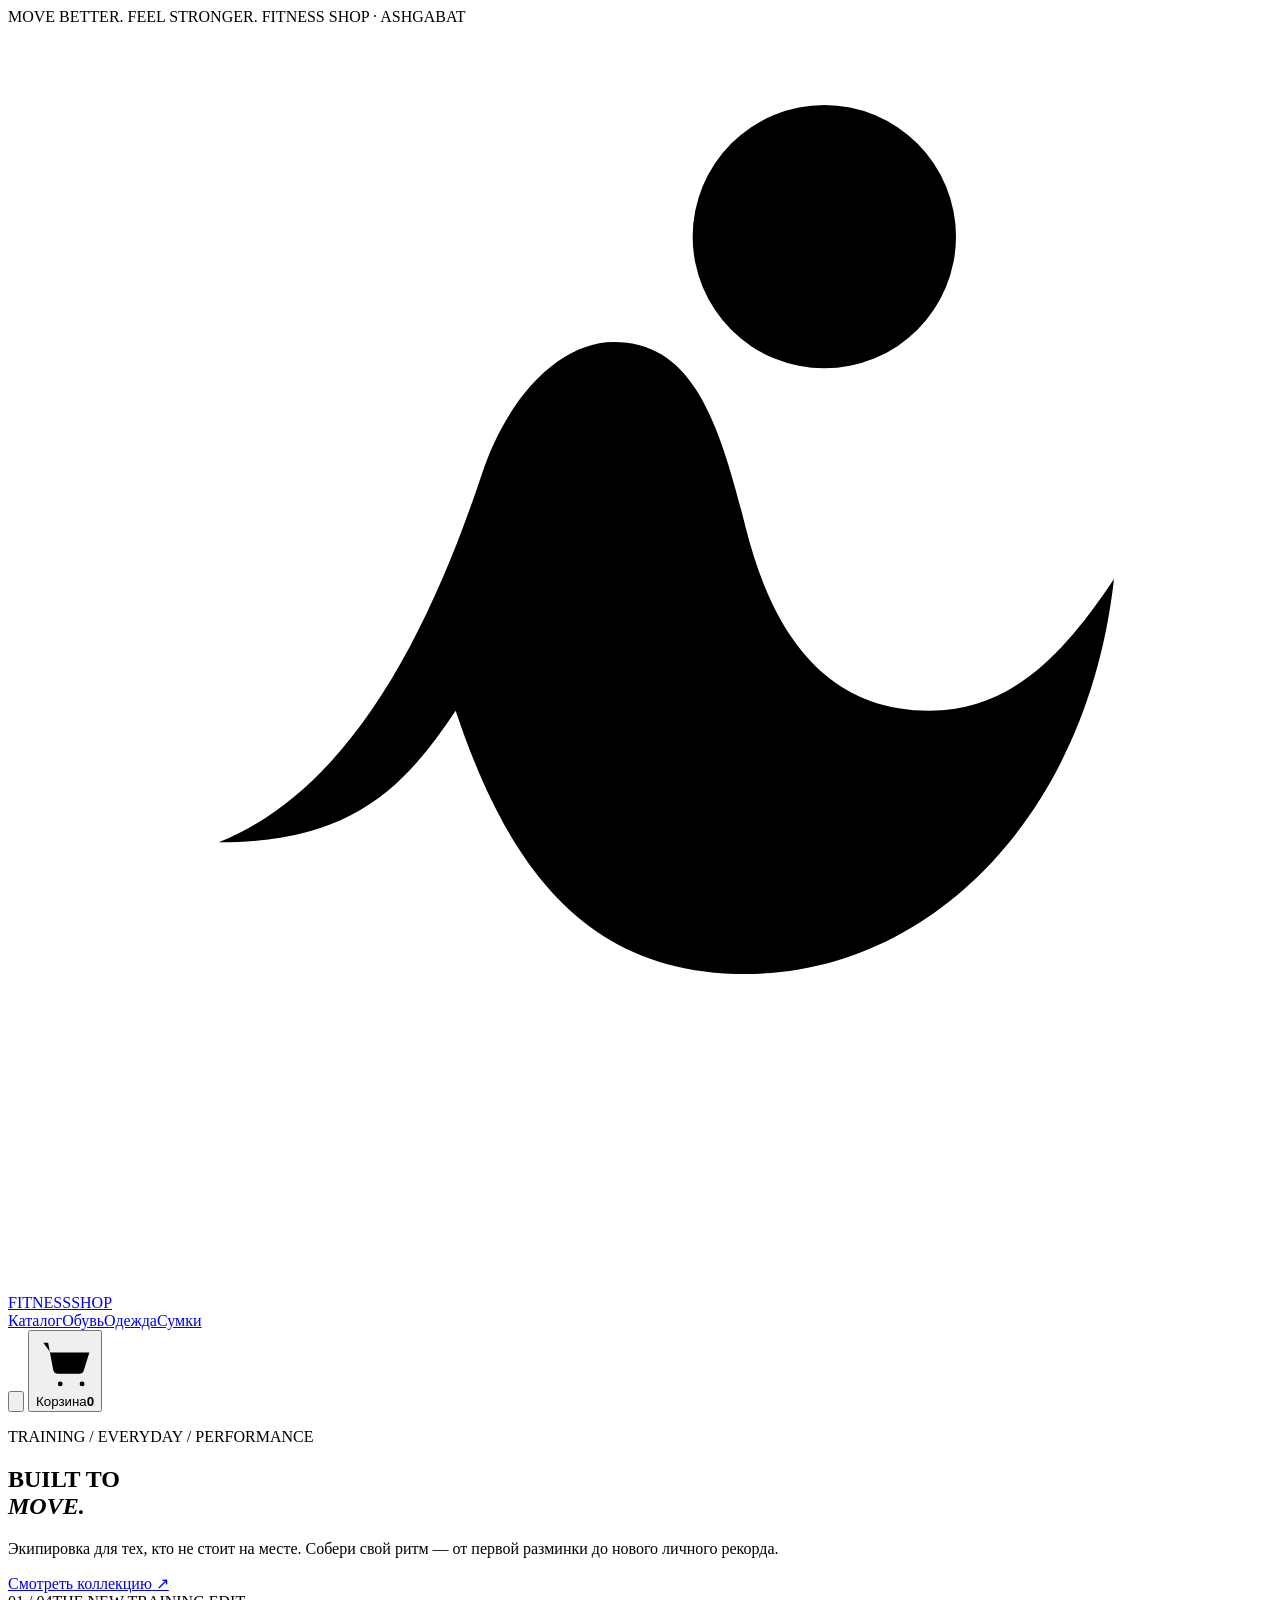
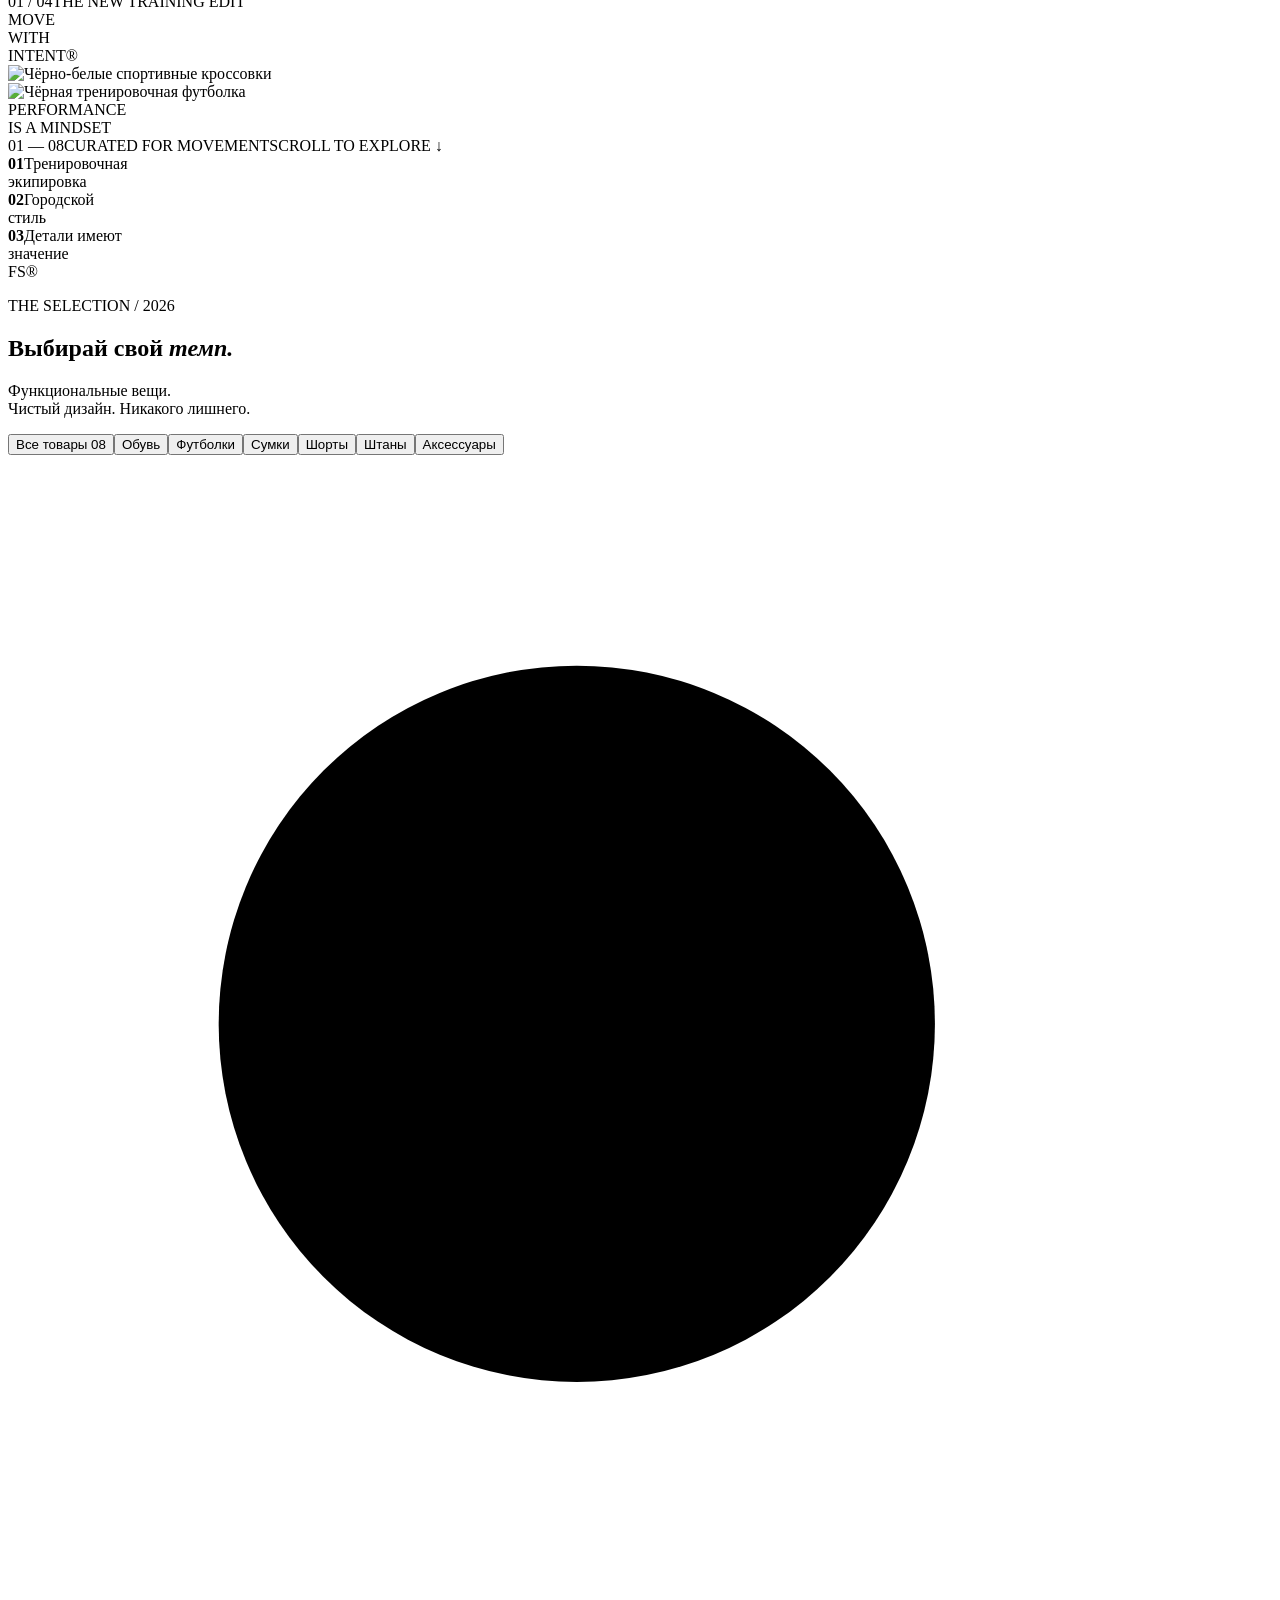
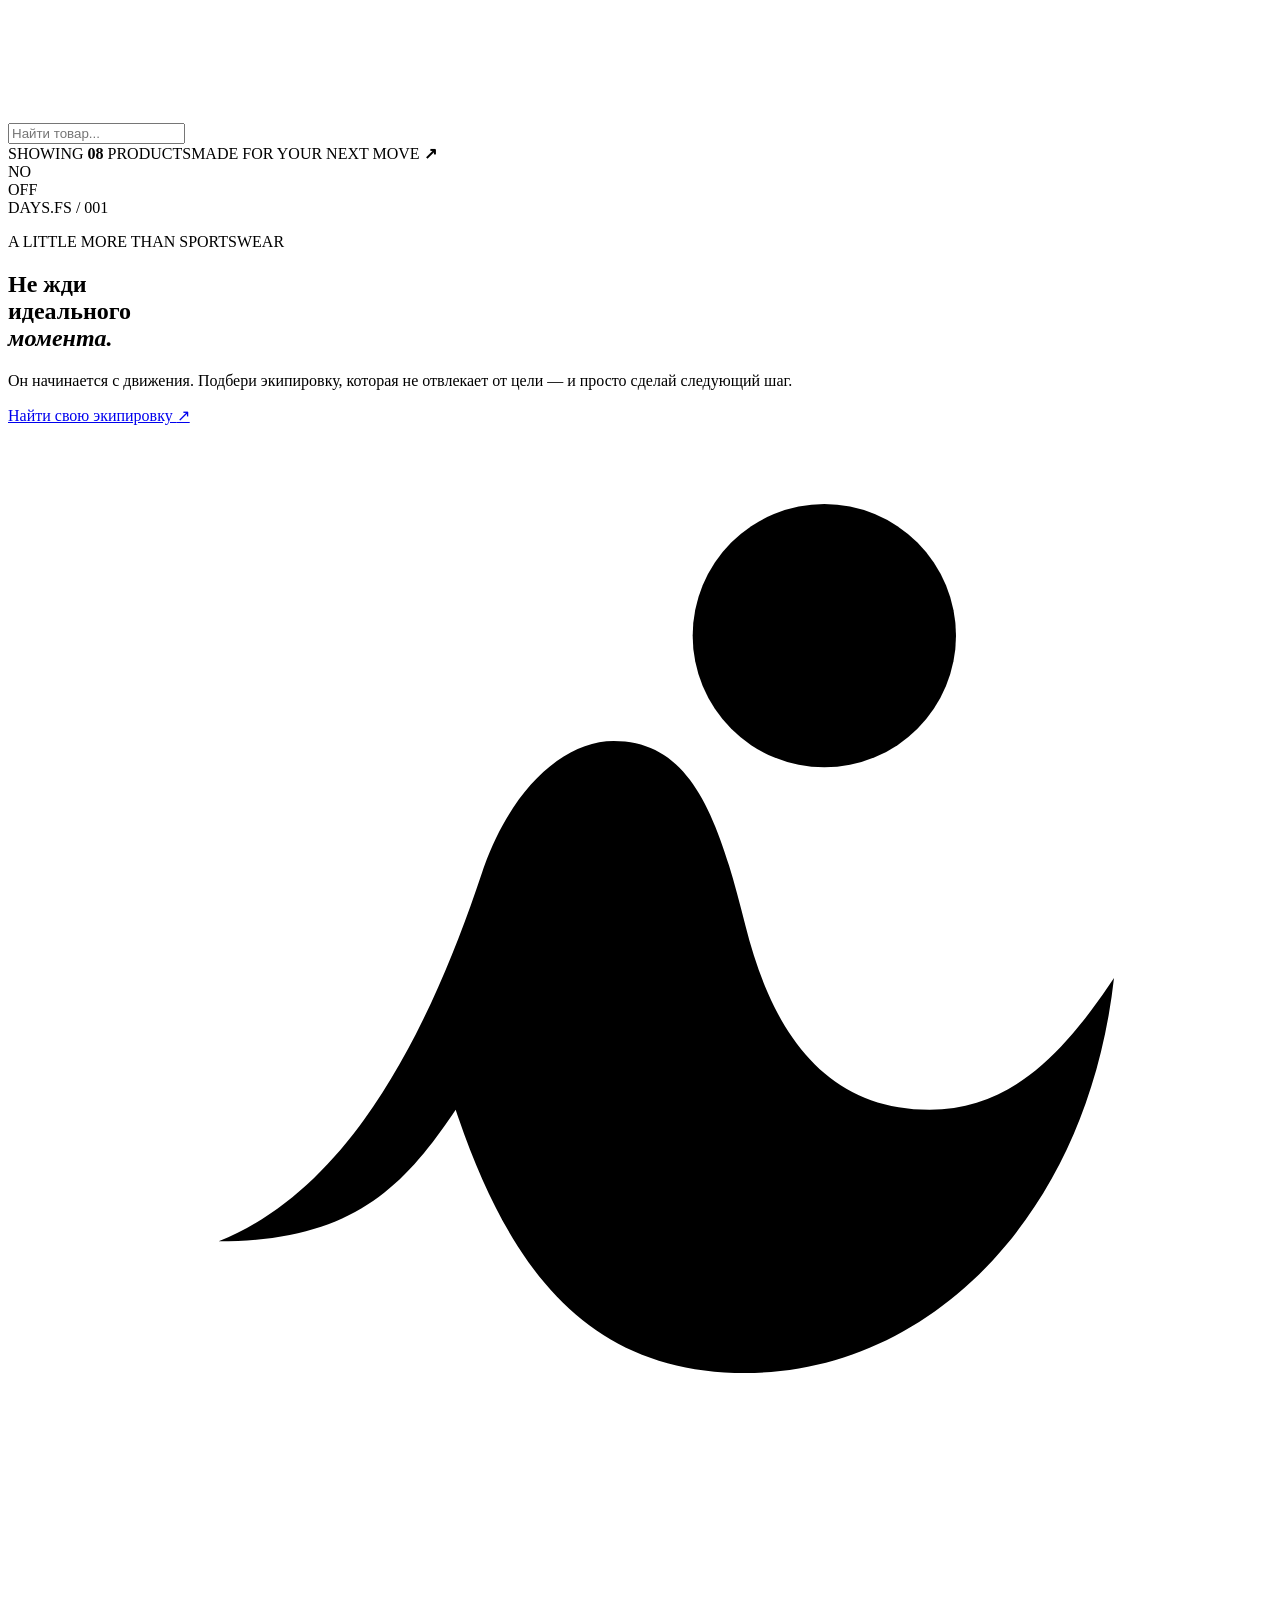
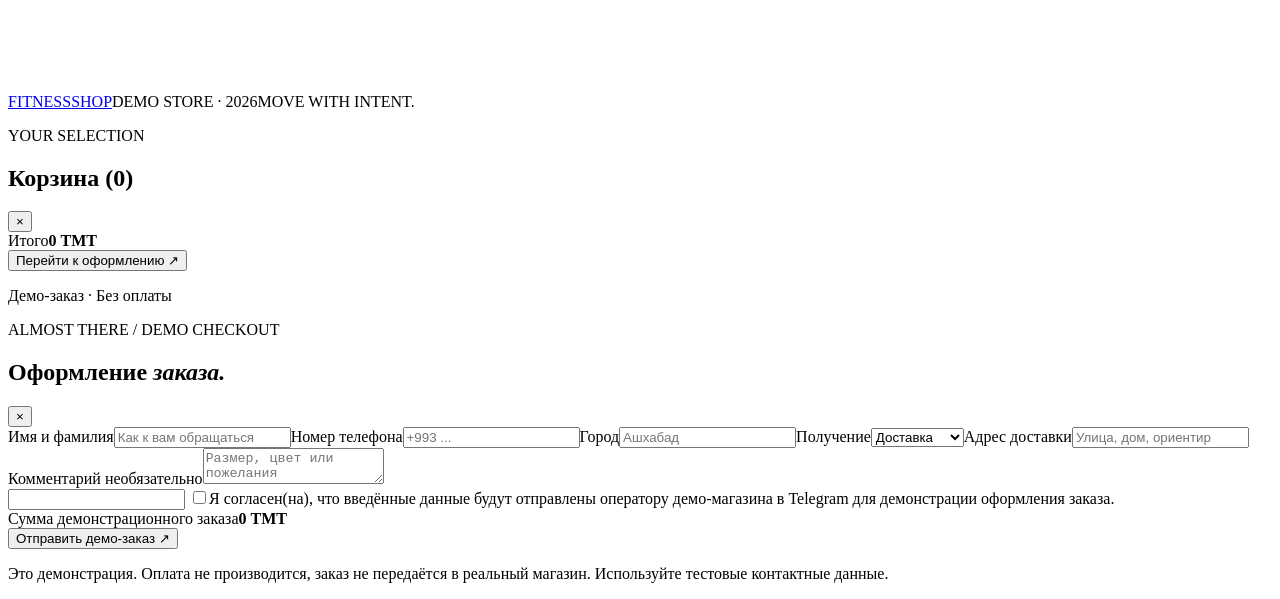
==== index.html @ 6cff0952 "Add files via upload" ====
<!doctype html>
<html lang="ru">
<head>
  <meta charset="utf-8">
  <meta name="viewport" content="width=device-width, initial-scale=1, viewport-fit=cover">
  <meta name="theme-color" content="#09090d">
  <meta name="description" content="Fitness Shop — спортивная одежда, обувь и аксессуары.">
  <title>FITNESS SHOP — Move with intent</title>
  <link rel="preload" href="/static/style.css" as="style">
  <link rel="stylesheet" href="/static/style.css">
</head>
<body>
  <div class="announcement"><span class="pulse"></span> MOVE BETTER. FEEL STRONGER. <span class="announcement-right">FITNESS SHOP · ASHGABAT</span></div>
  <header class="site-header">
    <a class="brand" href="#home" aria-label="Fitness Shop — главная">
      <span class="brand-mark" aria-hidden="true"><svg viewBox="0 0 48 48"><path d="M8 31c5-2 8-8 10-14 1-3 3-5 5-5 3 0 4 3 5 7 1 4 3 7 7 7 3 0 5-2 7-5-1 9-7 15-14 15-6 0-9-4-11-10-2 3-4 5-9 5Z"/><circle cx="31" cy="8" r="5"/></svg></span>
      <span class="brand-type">FITNESS<span>SHOP</span></span>
    </a>
    <nav class="desktop-nav" aria-label="Основная навигация">
      <a href="#catalog">Каталог</a><a href="#catalog" data-filter-link="Кроссовки">Обувь</a><a href="#catalog" data-filter-link="Футболки">Одежда</a><a href="#catalog" data-filter-link="Сумки">Сумки</a>
    </nav>
    <div class="header-actions">
      <button class="icon-button search-toggle" id="searchToggle" aria-label="Поиск"><svg viewBox="0 0 24 24"><circle cx="10.8" cy="10.8" r="6.8"/><path d="m16 16 5 5"/></svg></button>
      <button class="cart-button" id="openCart" aria-label="Открыть корзину"><svg viewBox="0 0 24 24"><path d="M3 4h2l2.1 11.2a2 2 0 0 0 2 1.6h8.7a2 2 0 0 0 2-1.6L22 8H6"/><circle cx="10" cy="21" r="1"/><circle cx="19" cy="21" r="1"/></svg><span>Корзина</span><b id="cartCount">0</b></button>
    </div>
  </header>

  <main id="home">
    <section class="hero">
      <div class="hero-copy">
        <p class="eyebrow"><span></span> TRAINING / EVERYDAY / PERFORMANCE</p>
        <h1>BUILT TO<br><em>MOVE.</em></h1>
        <p class="hero-description">Экипировка для тех, кто не стоит на месте. Собери свой ритм — от первой разминки до нового личного рекорда.</p>
        <a class="primary-cta" href="#catalog">Смотреть коллекцию <span>↗</span></a>
        <div class="hero-meta"><span>01 / 04</span><span class="meta-line"></span><span>THE NEW TRAINING EDIT</span></div>
      </div>
      <div class="hero-visual" aria-label="Спортивная экипировка">
        <div class="hero-orbit orbit-one"></div><div class="hero-orbit orbit-two"></div>
        <div class="hero-stamp">MOVE<br>WITH<br>INTENT<span>®</span></div>
        <div class="hero-product hero-shoe"><img alt="Чёрно-белые спортивные кроссовки"></div>
        <div class="hero-product hero-shirt"><img alt="Чёрная тренировочная футболка"></div>
        <div class="hero-side-note">PERFORMANCE<br>IS A MINDSET</div>
      </div>
      <div class="hero-bottom"><span>01 — 08</span><span>CURATED FOR MOVEMENT</span><span>SCROLL TO EXPLORE ↓</span></div>
    </section>

    <section class="trust-strip" aria-label="Преимущества"><div><b>01</b><span>Тренировочная<br>экипировка</span></div><div><b>02</b><span>Городской<br>стиль</span></div><div><b>03</b><span>Детали имеют<br>значение</span></div><div class="strip-mark">FS<span>®</span></div></section>

    <section class="catalog-section" id="catalog">
      <div class="section-heading"><div><p class="eyebrow">THE SELECTION / 2026</p><h2>Выбирай свой <em>темп.</em></h2></div><p class="section-note">Функциональные вещи.<br>Чистый дизайн. Никакого лишнего.</p></div>
      <div class="catalog-toolbar">
        <div class="category-tabs" id="categoryTabs"><button class="active" data-category="Все">Все товары <span>08</span></button><button data-category="Кроссовки">Обувь</button><button data-category="Футболки">Футболки</button><button data-category="Сумки">Сумки</button><button data-category="Шорты">Шорты</button><button data-category="Штаны">Штаны</button><button data-category="Аксессуары">Аксессуары</button></div>
        <label class="search-field" id="searchField"><svg viewBox="0 0 24 24"><circle cx="10.8" cy="10.8" r="6.8"/><path d="m16 16 5 5"/></svg><input id="productSearch" type="search" placeholder="Найти товар..." autocomplete="off"></label>
      </div>
      <div class="product-grid" id="productGrid" aria-live="polite"></div>
      <div class="catalog-foot"><span>SHOWING <b id="showingCount">08</b> PRODUCTS</span><span>MADE FOR YOUR NEXT MOVE <b>↗</b></span></div>
    </section>

    <section class="manifesto"><div class="manifesto-art"><span class="manifesto-ring"></span><span class="manifesto-word">NO<br>OFF<br>DAYS.</span><span class="manifesto-index">FS / 001</span></div><div class="manifesto-copy"><p class="eyebrow">A LITTLE MORE THAN SPORTSWEAR</p><h2>Не жди<br>идеального<br><em>момента.</em></h2><p>Он начинается с движения. Подбери экипировку, которая не отвлекает от цели — и просто сделай следующий шаг.</p><a href="#catalog" class="text-link">Найти свою экипировку <span>↗</span></a></div></section>
  </main>

  <footer class="footer"><a class="brand footer-brand" href="#home"><span class="brand-mark"><svg viewBox="0 0 48 48"><path d="M8 31c5-2 8-8 10-14 1-3 3-5 5-5 3 0 4 3 5 7 1 4 3 7 7 7 3 0 5-2 7-5-1 9-7 15-14 15-6 0-9-4-11-10-2 3-4 5-9 5Z"/><circle cx="31" cy="8" r="5"/></svg></span><span class="brand-type">FITNESS<span>SHOP</span></span></a><span>DEMO STORE · 2026</span><span>MOVE WITH INTENT.</span></footer>

  <div class="overlay" id="overlay"></div>
  <aside class="cart-drawer" id="cartDrawer" aria-label="Корзина" aria-hidden="true">
    <div class="drawer-head"><div><p class="eyebrow">YOUR SELECTION</p><h2>Корзина <span id="drawerCount">(0)</span></h2></div><button class="close-button" id="closeCart" aria-label="Закрыть">×</button></div>
    <div class="cart-items" id="cartItems"></div>
    <div class="cart-bottom"><div class="subtotal"><span>Итого</span><b id="cartTotal">0 TMT</b></div><button class="primary-cta checkout-start" id="checkoutStart">Перейти к оформлению <span>↗</span></button><p>Демо-заказ · Без оплаты</p></div>
  </aside>

  <section class="checkout-modal" id="checkoutModal" role="dialog" aria-modal="true" aria-labelledby="checkoutTitle" aria-hidden="true">
    <div class="checkout-head"><div><p class="eyebrow">ALMOST THERE / DEMO CHECKOUT</p><h2 id="checkoutTitle">Оформление <em>заказа.</em></h2></div><button class="close-button" id="closeCheckout" aria-label="Закрыть">×</button></div>
    <form id="checkoutForm" novalidate>
      <div class="form-grid"><label>Имя и фамилия<input name="name" autocomplete="name" maxlength="80" placeholder="Как к вам обращаться" required></label><label>Номер телефона<input name="phone" type="tel" autocomplete="tel" maxlength="40" placeholder="+993 ..." required></label><label>Город<input name="city" autocomplete="address-level2" maxlength="80" placeholder="Ашхабад" required></label><label>Получение<select name="method" id="deliveryMethod"><option value="delivery">Доставка</option><option value="pickup">Самовывоз</option></select></label><label class="address-field full-width">Адрес доставки<input name="address" autocomplete="street-address" maxlength="180" placeholder="Улица, дом, ориентир"></label><label class="full-width">Комментарий <span class="optional">необязательно</span><textarea name="comment" rows="2" maxlength="300" placeholder="Размер, цвет или пожелания"></textarea></label></div>
      <input class="hp-field" type="text" name="website" tabindex="-1" autocomplete="off" aria-hidden="true">
      <label class="consent"><input type="checkbox" name="consent" required><span>Я согласен(на), что введённые данные будут отправлены оператору демо-магазина в Telegram для демонстрации оформления заказа.</span></label>
      <div class="checkout-summary"><span>Сумма демонстрационного заказа</span><b id="checkoutTotal">0 TMT</b></div>
      <button class="primary-cta submit-order" type="submit" id="submitOrder">Отправить демо-заказ <span>↗</span></button>
      <p class="form-disclaimer">Это демонстрация. Оплата не производится, заказ не передаётся в реальный магазин. Используйте тестовые контактные данные.</p>
      <div class="form-message" id="formMessage" role="status"></div>
    </form>
  </section>
  <div class="toast" id="toast" role="status"></div>
  <script src="/static/script.js" defer></script>
</body>
</html>
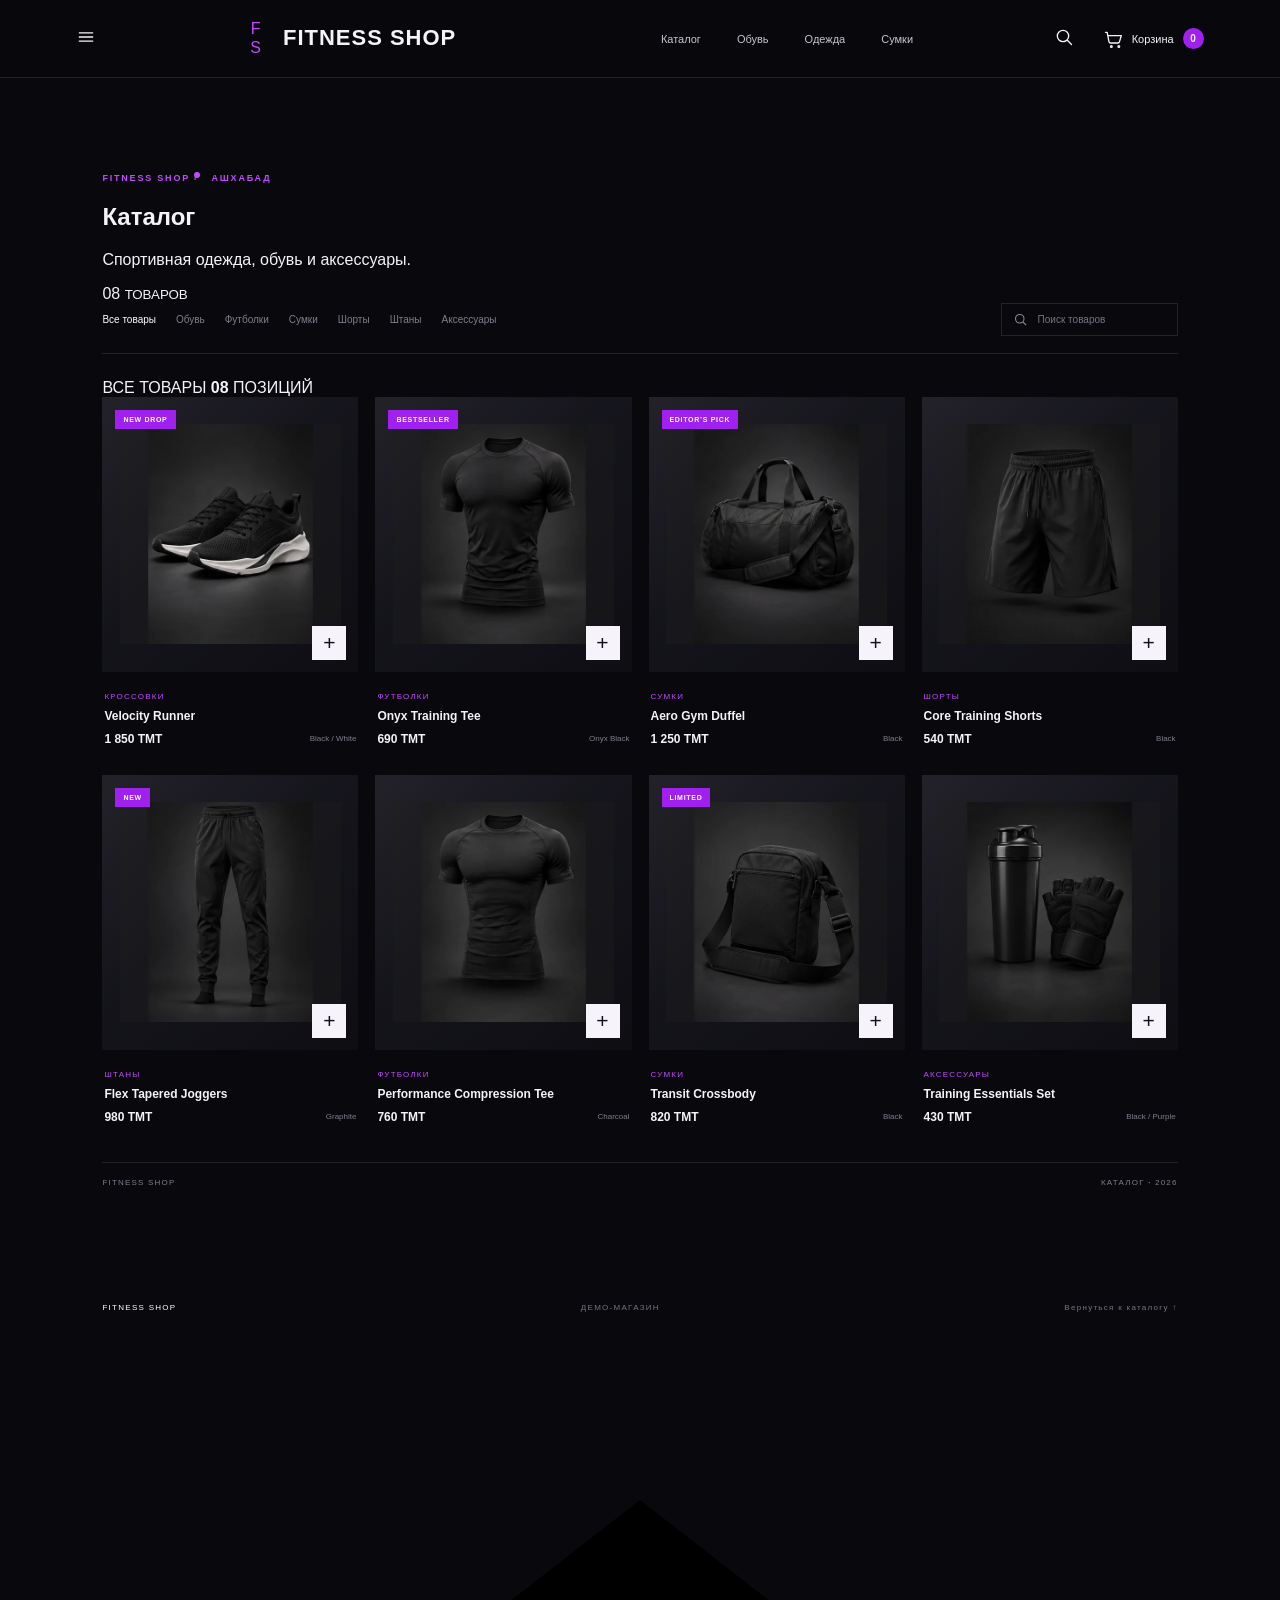
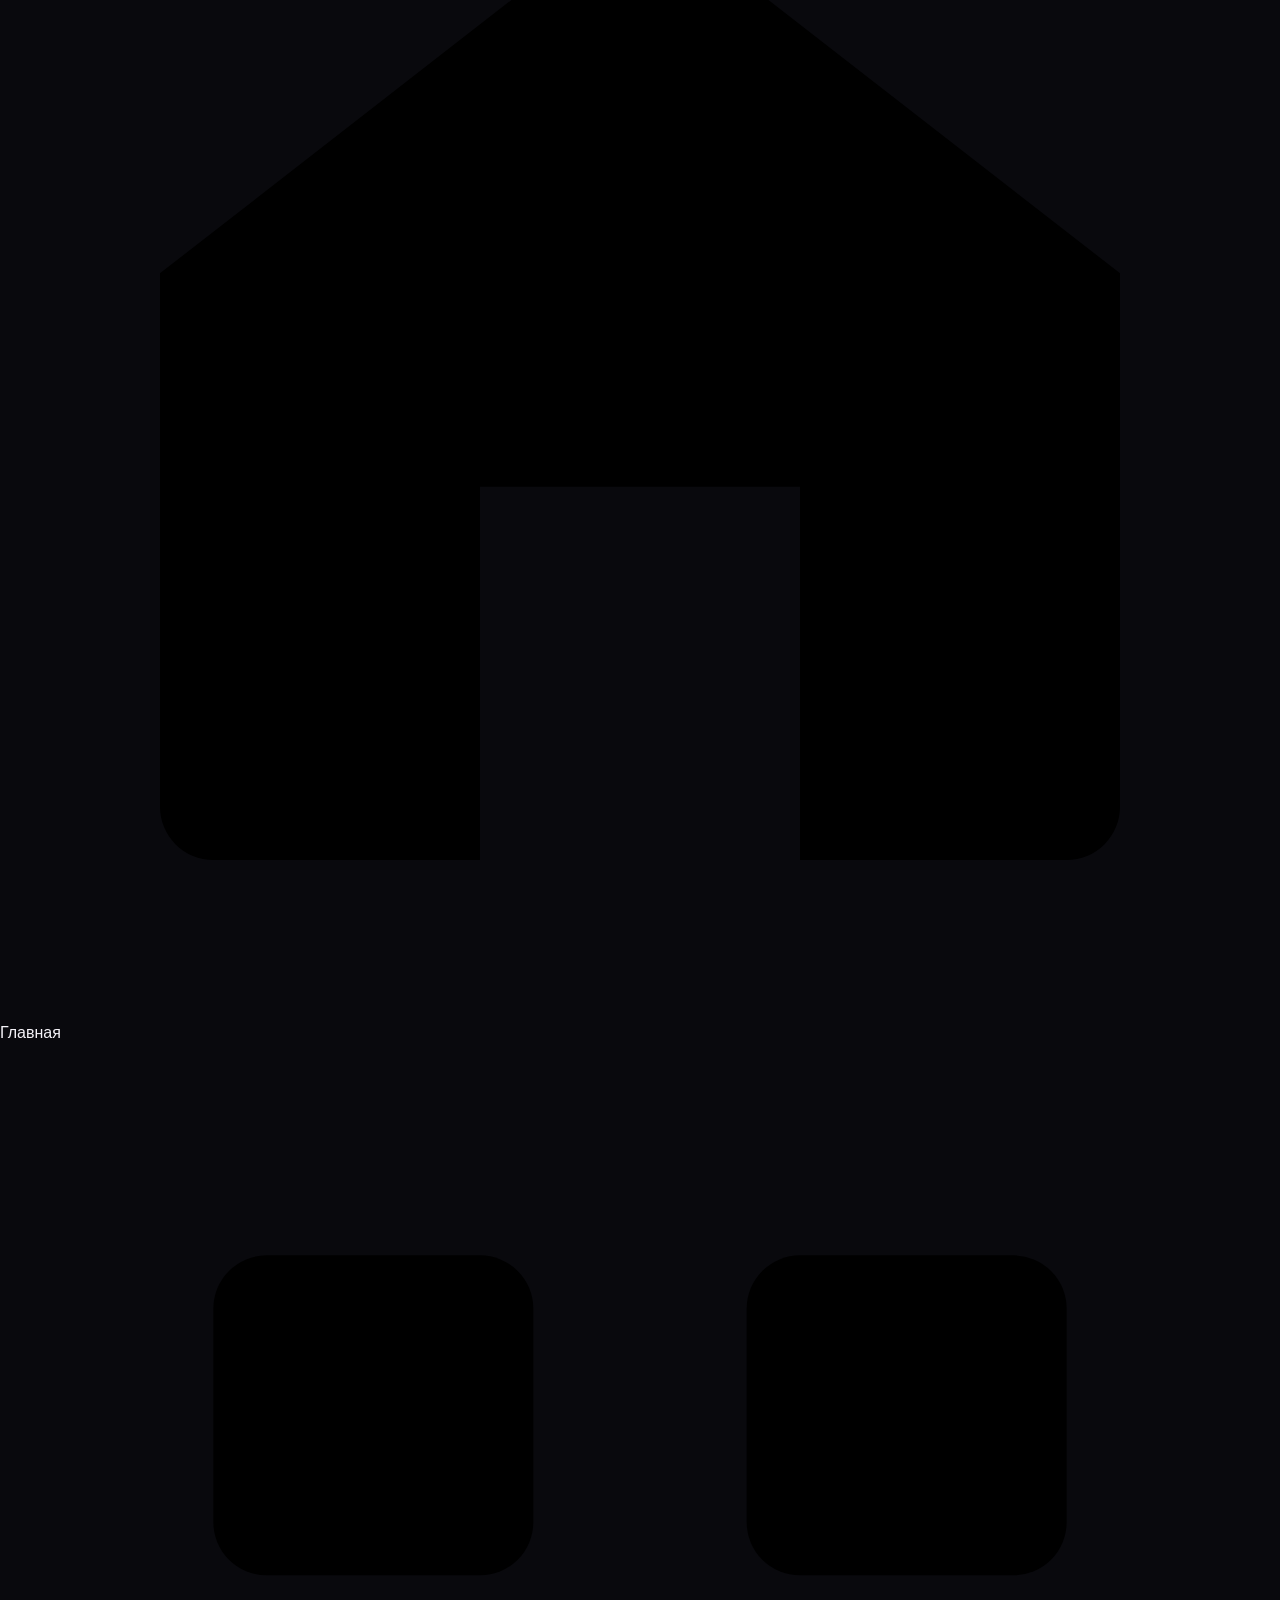
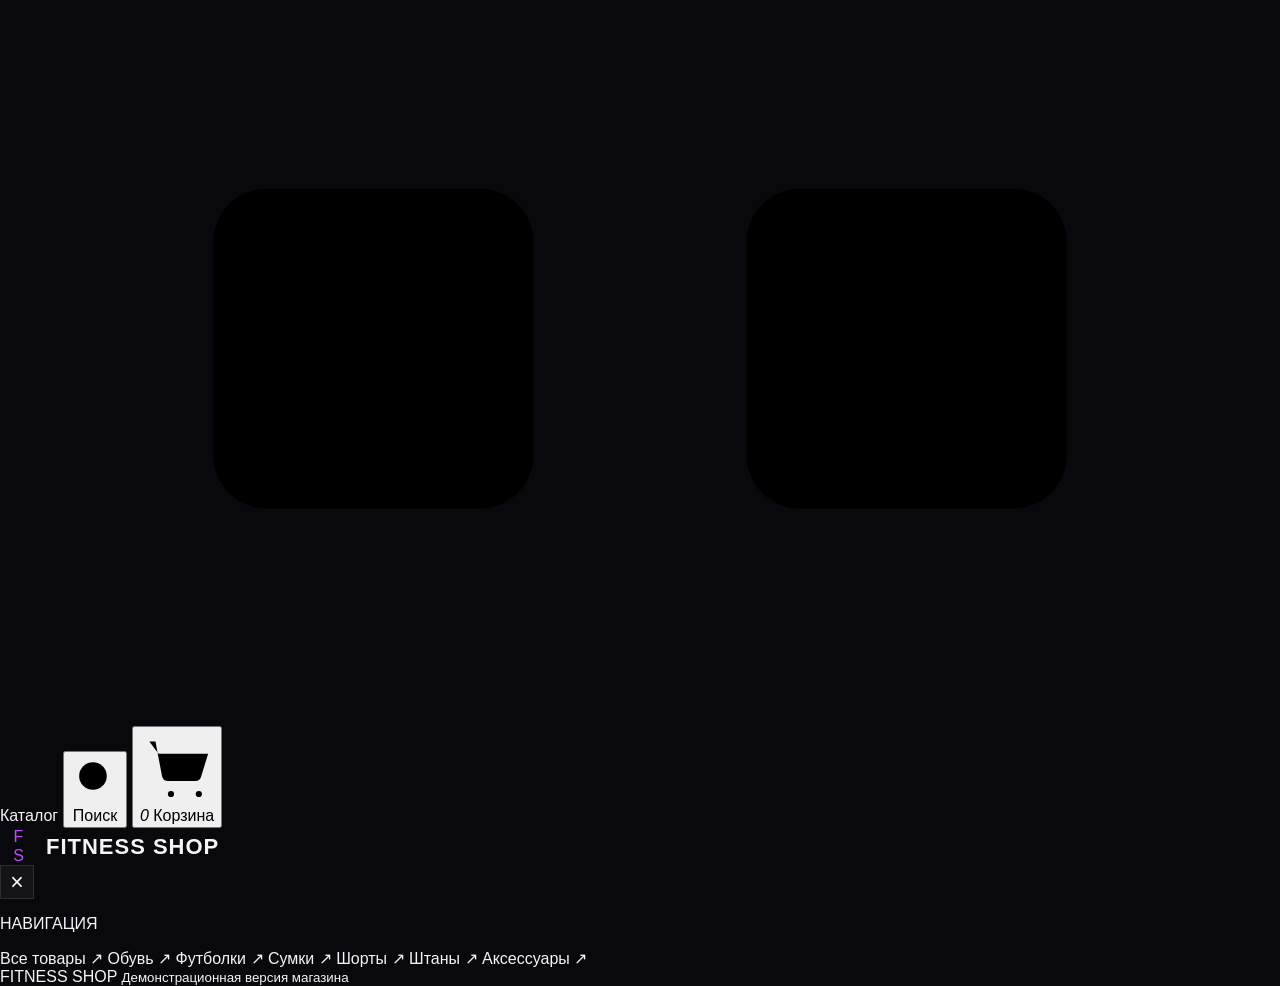
==== commit 2842faad: "Add files via upload" ====
--- a/index.html
+++ b/index.html
@@ -3,84 +3,206 @@
 <head>
   <meta charset="utf-8">
   <meta name="viewport" content="width=device-width, initial-scale=1, viewport-fit=cover">
-  <meta name="theme-color" content="#09090d">
+  <meta name="theme-color" content="#f6f6f3">
   <meta name="description" content="Fitness Shop — спортивная одежда, обувь и аксессуары.">
-  <title>FITNESS SHOP — Move with intent</title>
+  <title>Fitness Shop — Каталог</title>
   <link rel="preload" href="/static/style.css" as="style">
   <link rel="stylesheet" href="/static/style.css">
 </head>
 <body>
-  <div class="announcement"><span class="pulse"></span> MOVE BETTER. FEEL STRONGER. <span class="announcement-right">FITNESS SHOP · ASHGABAT</span></div>
-  <header class="site-header">
+  <header class="site-header" id="home">
+    <button class="icon-button menu-toggle" id="menuToggle" aria-label="Открыть меню" aria-expanded="false">
+      <svg viewBox="0 0 24 24" aria-hidden="true"><path d="M4 7h16M4 12h16M4 17h16"/></svg>
+    </button>
+
     <a class="brand" href="#home" aria-label="Fitness Shop — главная">
-      <span class="brand-mark" aria-hidden="true"><svg viewBox="0 0 48 48"><path d="M8 31c5-2 8-8 10-14 1-3 3-5 5-5 3 0 4 3 5 7 1 4 3 7 7 7 3 0 5-2 7-5-1 9-7 15-14 15-6 0-9-4-11-10-2 3-4 5-9 5Z"/><circle cx="31" cy="8" r="5"/></svg></span>
-      <span class="brand-type">FITNESS<span>SHOP</span></span>
+      <span class="brand-mark" aria-hidden="true">F<span>S</span></span>
+      <span class="brand-type">FITNESS <b>SHOP</b></span>
     </a>
+
     <nav class="desktop-nav" aria-label="Основная навигация">
-      <a href="#catalog">Каталог</a><a href="#catalog" data-filter-link="Кроссовки">Обувь</a><a href="#catalog" data-filter-link="Футболки">Одежда</a><a href="#catalog" data-filter-link="Сумки">Сумки</a>
+      <a href="#catalog">Каталог</a>
+      <a href="#catalog" data-filter-link="Кроссовки">Обувь</a>
+      <a href="#catalog" data-filter-link="Футболки">Одежда</a>
+      <a href="#catalog" data-filter-link="Сумки">Сумки</a>
     </nav>
+
     <div class="header-actions">
-      <button class="icon-button search-toggle" id="searchToggle" aria-label="Поиск"><svg viewBox="0 0 24 24"><circle cx="10.8" cy="10.8" r="6.8"/><path d="m16 16 5 5"/></svg></button>
-      <button class="cart-button" id="openCart" aria-label="Открыть корзину"><svg viewBox="0 0 24 24"><path d="M3 4h2l2.1 11.2a2 2 0 0 0 2 1.6h8.7a2 2 0 0 0 2-1.6L22 8H6"/><circle cx="10" cy="21" r="1"/><circle cx="19" cy="21" r="1"/></svg><span>Корзина</span><b id="cartCount">0</b></button>
+      <button class="icon-button search-toggle" id="searchToggle" aria-label="Поиск">
+        <svg viewBox="0 0 24 24" aria-hidden="true"><circle cx="10.8" cy="10.8" r="6.8"/><path d="m16 16 5 5"/></svg>
+      </button>
+      <button class="cart-button" id="openCart" aria-label="Открыть корзину">
+        <svg viewBox="0 0 24 24" aria-hidden="true"><path d="M3 4h2l2.1 11.2a2 2 0 0 0 2 1.6h8.7a2 2 0 0 0 2-1.6L22 8H6"/><circle cx="10" cy="21" r="1"/><circle cx="19" cy="21" r="1"/></svg>
+        <span>Корзина</span><b id="cartCount">0</b>
+      </button>
     </div>
   </header>
 
-  <main id="home">
-    <section class="hero">
-      <div class="hero-copy">
-        <p class="eyebrow"><span></span> TRAINING / EVERYDAY / PERFORMANCE</p>
-        <h1>BUILT TO<br><em>MOVE.</em></h1>
-        <p class="hero-description">Экипировка для тех, кто не стоит на месте. Собери свой ритм — от первой разминки до нового личного рекорда.</p>
-        <a class="primary-cta" href="#catalog">Смотреть коллекцию <span>↗</span></a>
-        <div class="hero-meta"><span>01 / 04</span><span class="meta-line"></span><span>THE NEW TRAINING EDIT</span></div>
-      </div>
-      <div class="hero-visual" aria-label="Спортивная экипировка">
-        <div class="hero-orbit orbit-one"></div><div class="hero-orbit orbit-two"></div>
-        <div class="hero-stamp">MOVE<br>WITH<br>INTENT<span>®</span></div>
-        <div class="hero-product hero-shoe"><img alt="Чёрно-белые спортивные кроссовки"></div>
-        <div class="hero-product hero-shirt"><img alt="Чёрная тренировочная футболка"></div>
-        <div class="hero-side-note">PERFORMANCE<br>IS A MINDSET</div>
-      </div>
-      <div class="hero-bottom"><span>01 — 08</span><span>CURATED FOR MOVEMENT</span><span>SCROLL TO EXPLORE ↓</span></div>
+  <main id="main">
+    <section class="catalog-section" id="catalog">
+      <div class="catalog-topline">
+        <div>
+          <p class="eyebrow">FITNESS SHOP <span> / </span> АШХАБАД</p>
+          <h1>Каталог</h1>
+          <p class="catalog-intro">Спортивная одежда, обувь и аксессуары.</p>
+        </div>
+        <span class="catalog-total">08 <small>ТОВАРОВ</small></span>
+      </div>
+
+      <div class="catalog-toolbar">
+        <div class="category-tabs" id="categoryTabs" aria-label="Категории товаров">
+          <button class="active" data-category="Все">Все товары</button>
+          <button data-category="Кроссовки">Обувь</button>
+          <button data-category="Футболки">Футболки</button>
+          <button data-category="Сумки">Сумки</button>
+          <button data-category="Шорты">Шорты</button>
+          <button data-category="Штаны">Штаны</button>
+          <button data-category="Аксессуары">Аксессуары</button>
+        </div>
+        <label class="search-field" id="searchField">
+          <svg viewBox="0 0 24 24" aria-hidden="true"><circle cx="10.8" cy="10.8" r="6.8"/><path d="m16 16 5 5"/></svg>
+          <input id="productSearch" type="search" placeholder="Поиск товаров" autocomplete="off" aria-label="Поиск товаров">
+        </label>
+      </div>
+
+      <div class="catalog-meta">
+        <span>ВСЕ ТОВАРЫ</span>
+        <span><b id="showingCount">08</b> ПОЗИЦИЙ</span>
+      </div>
+      <div class="product-grid" id="productGrid" aria-live="polite"></div>
+      <div class="catalog-foot"><span>FITNESS SHOP</span><span>КАТАЛОГ <b>·</b> 2026</span></div>
     </section>
-
-    <section class="trust-strip" aria-label="Преимущества"><div><b>01</b><span>Тренировочная<br>экипировка</span></div><div><b>02</b><span>Городской<br>стиль</span></div><div><b>03</b><span>Детали имеют<br>значение</span></div><div class="strip-mark">FS<span>®</span></div></section>
-
-    <section class="catalog-section" id="catalog">
-      <div class="section-heading"><div><p class="eyebrow">THE SELECTION / 2026</p><h2>Выбирай свой <em>темп.</em></h2></div><p class="section-note">Функциональные вещи.<br>Чистый дизайн. Никакого лишнего.</p></div>
-      <div class="catalog-toolbar">
-        <div class="category-tabs" id="categoryTabs"><button class="active" data-category="Все">Все товары <span>08</span></button><button data-category="Кроссовки">Обувь</button><button data-category="Футболки">Футболки</button><button data-category="Сумки">Сумки</button><button data-category="Шорты">Шорты</button><button data-category="Штаны">Штаны</button><button data-category="Аксессуары">Аксессуары</button></div>
-        <label class="search-field" id="searchField"><svg viewBox="0 0 24 24"><circle cx="10.8" cy="10.8" r="6.8"/><path d="m16 16 5 5"/></svg><input id="productSearch" type="search" placeholder="Найти товар..." autocomplete="off"></label>
-      </div>
-      <div class="product-grid" id="productGrid" aria-live="polite"></div>
-      <div class="catalog-foot"><span>SHOWING <b id="showingCount">08</b> PRODUCTS</span><span>MADE FOR YOUR NEXT MOVE <b>↗</b></span></div>
-    </section>
-
-    <section class="manifesto"><div class="manifesto-art"><span class="manifesto-ring"></span><span class="manifesto-word">NO<br>OFF<br>DAYS.</span><span class="manifesto-index">FS / 001</span></div><div class="manifesto-copy"><p class="eyebrow">A LITTLE MORE THAN SPORTSWEAR</p><h2>Не жди<br>идеального<br><em>момента.</em></h2><p>Он начинается с движения. Подбери экипировку, которая не отвлекает от цели — и просто сделай следующий шаг.</p><a href="#catalog" class="text-link">Найти свою экипировку <span>↗</span></a></div></section>
   </main>
 
-  <footer class="footer"><a class="brand footer-brand" href="#home"><span class="brand-mark"><svg viewBox="0 0 48 48"><path d="M8 31c5-2 8-8 10-14 1-3 3-5 5-5 3 0 4 3 5 7 1 4 3 7 7 7 3 0 5-2 7-5-1 9-7 15-14 15-6 0-9-4-11-10-2 3-4 5-9 5Z"/><circle cx="31" cy="8" r="5"/></svg></span><span class="brand-type">FITNESS<span>SHOP</span></span></a><span>DEMO STORE · 2026</span><span>MOVE WITH INTENT.</span></footer>
+  <footer class="footer">
+    <a class="footer-brand" href="#home">FITNESS SHOP</a>
+    <span>ДЕМО-МАГАЗИН</span>
+    <a href="#catalog">Вернуться к каталогу ↑</a>
+  </footer>
+
+  <nav class="bottom-nav" aria-label="Нижняя навигация">
+    <a class="bottom-link active" href="#home">
+      <svg viewBox="0 0 24 24" aria-hidden="true"><path d="m3 10 9-7 9 7v10a1 1 0 0 1-1 1h-5v-7H9v7H4a1 1 0 0 1-1-1Z"/></svg>
+      <span>Главная</span>
+    </a>
+    <a class="bottom-link" href="#catalog">
+      <svg viewBox="0 0 24 24" aria-hidden="true"><rect x="4" y="4" width="6" height="6" rx="1"/><rect x="14" y="4" width="6" height="6" rx="1"/><rect x="4" y="14" width="6" height="6" rx="1"/><rect x="14" y="14" width="6" height="6" rx="1"/></svg>
+      <span>Каталог</span>
+    </a>
+    <button class="bottom-link" type="button" id="bottomSearch">
+      <svg viewBox="0 0 24 24" aria-hidden="true"><circle cx="10.8" cy="10.8" r="6.8"/><path d="m16 16 5 5"/></svg>
+      <span>Поиск</span>
+    </button>
+    <button class="bottom-link bottom-cart" type="button" id="bottomCart">
+      <span class="bottom-cart-icon"><svg viewBox="0 0 24 24" aria-hidden="true"><path d="M3 4h2l2.1 11.2a2 2 0 0 0 2 1.6h8.7a2 2 0 0 0 2-1.6L22 8H6"/><circle cx="10" cy="21" r="1"/><circle cx="19" cy="21" r="1"/></svg><i id="bottomCartCount">0</i></span>
+      <span>Корзина</span>
+    </button>
+  </nav>
 
   <div class="overlay" id="overlay"></div>
+
+  <aside class="menu-drawer" id="menuDrawer" aria-label="Меню магазина" aria-hidden="true">
+    <div class="menu-head">
+      <a class="brand" href="#home"><span class="brand-mark">F<span>S</span></span><span class="brand-type">FITNESS <b>SHOP</b></span></a>
+      <button class="close-button" id="menuClose" aria-label="Закрыть меню">×</button>
+    </div>
+    <p class="menu-caption">НАВИГАЦИЯ</p>
+    <nav class="menu-links">
+      <a href="#catalog">Все товары <span>↗</span></a>
+      <a href="#catalog" data-filter-link="Кроссовки">Обувь <span>↗</span></a>
+      <a href="#catalog" data-filter-link="Футболки">Футболки <span>↗</span></a>
+      <a href="#catalog" data-filter-link="Сумки">Сумки <span>↗</span></a>
+      <a href="#catalog" data-filter-link="Шорты">Шорты <span>↗</span></a>
+      <a href="#catalog" data-filter-link="Штаны">Штаны <span>↗</span></a>
+      <a href="#catalog" data-filter-link="Аксессуары">Аксессуары <span>↗</span></a>
+    </nav>
+    <div class="menu-bottom">
+      <span>FITNESS SHOP</span>
+      <small>Демонстрационная версия магазина</small>
+    </div>
+  </aside>
+
   <aside class="cart-drawer" id="cartDrawer" aria-label="Корзина" aria-hidden="true">
-    <div class="drawer-head"><div><p class="eyebrow">YOUR SELECTION</p><h2>Корзина <span id="drawerCount">(0)</span></h2></div><button class="close-button" id="closeCart" aria-label="Закрыть">×</button></div>
+    <div class="drawer-head">
+      <div><p class="eyebrow">ВАШ ЗАКАЗ</p><h2>Корзина <span id="drawerCount">(0)</span></h2></div>
+      <button class="close-button" id="closeCart" aria-label="Закрыть">×</button>
+    </div>
     <div class="cart-items" id="cartItems"></div>
-    <div class="cart-bottom"><div class="subtotal"><span>Итого</span><b id="cartTotal">0 TMT</b></div><button class="primary-cta checkout-start" id="checkoutStart">Перейти к оформлению <span>↗</span></button><p>Демо-заказ · Без оплаты</p></div>
+    <div class="cart-bottom">
+      <div class="subtotal"><span>Итого</span><b id="cartTotal">0 TMT</b></div>
+      <button class="primary-cta checkout-start" id="checkoutStart">Перейти к оформлению <span>→</span></button>
+      <p>Демо-заказ · Без оплаты</p>
+    </div>
   </aside>
 
   <section class="checkout-modal" id="checkoutModal" role="dialog" aria-modal="true" aria-labelledby="checkoutTitle" aria-hidden="true">
-    <div class="checkout-head"><div><p class="eyebrow">ALMOST THERE / DEMO CHECKOUT</p><h2 id="checkoutTitle">Оформление <em>заказа.</em></h2></div><button class="close-button" id="closeCheckout" aria-label="Закрыть">×</button></div>
+    <div class="checkout-head">
+      <div><p class="eyebrow">ДЕМО-ОФОРМЛЕНИЕ</p><h2 id="checkoutTitle">Оформление заказа</h2></div>
+      <button class="close-button" id="closeCheckout" aria-label="Закрыть">×</button>
+    </div>
     <form id="checkoutForm" novalidate>
-      <div class="form-grid"><label>Имя и фамилия<input name="name" autocomplete="name" maxlength="80" placeholder="Как к вам обращаться" required></label><label>Номер телефона<input name="phone" type="tel" autocomplete="tel" maxlength="40" placeholder="+993 ..." required></label><label>Город<input name="city" autocomplete="address-level2" maxlength="80" placeholder="Ашхабад" required></label><label>Получение<select name="method" id="deliveryMethod"><option value="delivery">Доставка</option><option value="pickup">Самовывоз</option></select></label><label class="address-field full-width">Адрес доставки<input name="address" autocomplete="street-address" maxlength="180" placeholder="Улица, дом, ориентир"></label><label class="full-width">Комментарий <span class="optional">необязательно</span><textarea name="comment" rows="2" maxlength="300" placeholder="Размер, цвет или пожелания"></textarea></label></div>
+      <div class="form-grid">
+        <label>Имя и фамилия<input name="name" autocomplete="name" maxlength="80" placeholder="Как к вам обращаться" required></label>
+        <label>Номер телефона<input name="phone" type="tel" autocomplete="tel" maxlength="40" placeholder="+993 ..." required></label>
+        <label>Город<input name="city" autocomplete="address-level2" maxlength="80" placeholder="Ашхабад" required></label>
+        <label>Получение<select name="method" id="deliveryMethod"><option value="delivery">Доставка</option><option value="pickup">Самовывоз</option></select></label>
+        <label class="address-field full-width">Адрес доставки<input name="address" autocomplete="street-address" maxlength="180" placeholder="Улица, дом, ориентир"></label>
+        <label class="full-width">Комментарий <span class="optional">необязательно</span><textarea name="comment" rows="2" maxlength="300" placeholder="Размер, цвет или пожелания"></textarea></label>
+      </div>
       <input class="hp-field" type="text" name="website" tabindex="-1" autocomplete="off" aria-hidden="true">
       <label class="consent"><input type="checkbox" name="consent" required><span>Я согласен(на), что введённые данные будут отправлены оператору демо-магазина в Telegram для демонстрации оформления заказа.</span></label>
       <div class="checkout-summary"><span>Сумма демонстрационного заказа</span><b id="checkoutTotal">0 TMT</b></div>
-      <button class="primary-cta submit-order" type="submit" id="submitOrder">Отправить демо-заказ <span>↗</span></button>
+      <button class="primary-cta submit-order" type="submit" id="submitOrder">Отправить демо-заказ <span>→</span></button>
       <p class="form-disclaimer">Это демонстрация. Оплата не производится, заказ не передаётся в реальный магазин. Используйте тестовые контактные данные.</p>
       <div class="form-message" id="formMessage" role="status"></div>
     </form>
   </section>
+
   <div class="toast" id="toast" role="status"></div>
+
+  <script>
+    (() => {
+      const menu = document.getElementById('menuDrawer');
+      const overlay = document.getElementById('overlay');
+      const toggle = document.getElementById('menuToggle');
+      const close = document.getElementById('menuClose');
+      const openMenu = () => {
+        menu.classList.add('open');
+        menu.setAttribute('aria-hidden', 'false');
+        toggle.setAttribute('aria-expanded', 'true');
+        overlay.classList.add('visible');
+        document.body.classList.add('locked');
+      };
+      const closeMenu = () => {
+        menu.classList.remove('open');
+        menu.setAttribute('aria-hidden', 'true');
+        toggle.setAttribute('aria-expanded', 'false');
+        if (!document.getElementById('cartDrawer').classList.contains('open') &&
+            !document.getElementById('checkoutModal').classList.contains('open')) {
+          overlay.classList.remove('visible');
+          document.body.classList.remove('locked');
+        }
+      };
+      toggle.addEventListener('click', openMenu);
+      close.addEventListener('click', closeMenu);
+      overlay.addEventListener('click', closeMenu);
+      menu.querySelectorAll('a').forEach(link => link.addEventListener('click', closeMenu));
+      document.getElementById('bottomSearch').addEventListener('click', () => {
+        document.getElementById('searchToggle').click();
+      });
+      document.getElementById('bottomCart').addEventListener('click', () => {
+        document.getElementById('openCart').click();
+      });
+      document.addEventListener('keydown', event => {
+        if (event.key === 'Escape') closeMenu();
+      });
+      const count = document.getElementById('cartCount');
+      const bottomCount = document.getElementById('bottomCartCount');
+      const observer = new MutationObserver(() => bottomCount.textContent = count.textContent);
+      observer.observe(count, {childList:true, characterData:true, subtree:true});
+      bottomCount.textContent = count.textContent;
+    })();
+  </script>
   <script src="/static/script.js" defer></script>
 </body>
 </html>
--- a/static/style.css
+++ b/static/style.css
@@ -0,0 +1,4 @@
+:root{--bg:#09090d;--panel:#111117;--panel2:#171720;--text:#f5f3f8;--muted:#9693a2;--line:rgba(255,255,255,.11);--purple:#a020f0;--purple2:#c04bff;--font:Arial,Helvetica,sans-serif;--display:'Roboto Condensed','Arial Narrow',Impact,sans-serif;--radius:18px}*{box-sizing:border-box}html{scroll-behavior:smooth;scroll-padding-top:90px}body{margin:0;background:var(--bg);color:var(--text);font-family:var(--font);-webkit-font-smoothing:antialiased}button,input,select,textarea{font:inherit}button,a{-webkit-tap-highlight-color:transparent}a{color:inherit;text-decoration:none}.announcement{height:31px;background:#a020f0;color:white;display:flex;align-items:center;justify-content:center;gap:9px;font-size:9px;letter-spacing:.18em;font-weight:800}.announcement-right{position:absolute;right:5.5%;font-size:8px;opacity:.75}.pulse{width:5px;height:5px;border-radius:50%;background:white;box-shadow:0 0 0 4px #ffffff25}.site-header{height:78px;padding:0 5.5%;display:flex;align-items:center;justify-content:space-between;border-bottom:1px solid var(--line);position:sticky;top:0;background:#09090deF;backdrop-filter:blur(18px);z-index:20}.brand{display:flex;align-items:center;gap:9px}.brand-mark{width:37px;height:37px;display:grid;place-items:center;color:var(--purple2)}.brand-mark svg{width:100%;height:100%;fill:currentColor}.brand-type{font-family:var(--display);font-size:22px;line-height:.82;letter-spacing:.045em;font-weight:800}.brand-type span{display:block;color:var(--purple2);letter-spacing:.23em;font-size:17px;margin-top:5px}.desktop-nav{display:flex;gap:36px;margin-left:70px}.desktop-nav a{font-size:11px;color:#c7c4ce;transition:color .2s}.desktop-nav a:hover{color:var(--purple2)}.header-actions{display:flex;align-items:center;gap:17px}.icon-button,.cart-button{border:0;background:none;color:var(--text);cursor:pointer}.icon-button svg,.cart-button svg{width:20px;height:20px;stroke:currentColor;fill:none;stroke-width:1.6;stroke-linecap:round;stroke-linejoin:round}.cart-button{display:flex;align-items:center;gap:9px;font-size:11px}.cart-button b{background:var(--purple);width:21px;height:21px;display:grid;place-items:center;border-radius:50%;font-size:10px}.hero{min-height:625px;padding:73px 8% 52px;display:grid;grid-template-columns:.92fr 1.08fr;position:relative;overflow:hidden;border-bottom:1px solid var(--line);background:radial-gradient(ellipse at 78% 46%,#39104e55 0,transparent 42%),linear-gradient(110deg,#0b0a0f 0%,#0a0910 55%,#100b17 100%)}.hero-copy{position:relative;z-index:2;padding-top:30px}.eyebrow{font-size:9px;letter-spacing:.2em;color:var(--purple2);font-weight:800;margin:0 0 18px}.eyebrow>span{display:inline-block;width:6px;height:6px;border-radius:50%;background:var(--purple2);margin-right:7px;vertical-align:1px}.hero h1{font-family:var(--display);font-size:clamp(88px,12vw,158px);line-height:.77;letter-spacing:-.025em;margin:0;font-weight:900}.hero h1 em,.section-heading h2 em,.manifesto-copy h2 em,.checkout-head h2 em{font-style:normal;color:var(--purple2)}.hero-description{max-width:370px;color:#aaa6b4;font-size:12px;line-height:1.9;margin:30px 0 27px}.primary-cta{height:49px;padding:0 21px;display:inline-flex;align-items:center;justify-content:space-between;gap:26px;background:var(--purple);color:white;border:0;font-size:11px;font-weight:800;letter-spacing:.02em;cursor:pointer;transition:background .2s,transform .2s}.primary-cta:hover{background:#b536ff;transform:translateY(-2px)}.primary-cta span{font-size:18px}.hero-meta{display:flex;align-items:center;gap:13px;margin-top:69px;color:#777382;font-size:8px;letter-spacing:.16em}.hero-meta>span:first-child{color:var(--purple2)}.meta-line{height:1px;width:52px;background:#615b69}.hero-visual{position:relative;min-height:450px}.hero-orbit{position:absolute;border:1px solid #9c38d52b;border-radius:50%;transform:rotate(-23deg)}.orbit-one{width:470px;height:350px;top:49px;left:50%;translate:-50% 0}.orbit-two{width:380px;height:490px;top:-20px;left:52%;translate:-50% 0}.hero-stamp{position:absolute;right:2%;top:10%;font-family:var(--display);font-size:39px;line-height:.8;font-weight:900;color:#ffffff0b;letter-spacing:.04em;transform:rotate(8deg)}.hero-stamp span{font:12px var(--font);vertical-align:top}.hero-product{position:absolute;filter:drop-shadow(0 25px 32px #000b)}.hero-product img{width:100%;height:100%;object-fit:contain}.hero-shoe{width:76%;height:64%;top:20%;left:3%;transform:rotate(-13deg);z-index:2}.hero-shirt{width:47%;height:57%;right:0;bottom:0;transform:rotate(9deg);z-index:1;opacity:.92}.hero-side-note{position:absolute;right:0;bottom:10%;font-size:8px;line-height:1.7;letter-spacing:.18em;color:#80778a;text-align:right}.hero-bottom{position:absolute;bottom:17px;left:8%;right:8%;display:flex;justify-content:space-between;color:#716c7a;font-size:8px;letter-spacing:.18em}.trust-strip{padding:23px 8%;display:grid;grid-template-columns:repeat(4,1fr);border-bottom:1px solid var(--line);align-items:center}.trust-strip>div:not(.strip-mark){display:flex;gap:14px;align-items:center;border-right:1px solid var(--line);min-height:35px}.trust-strip b{font-family:var(--display);font-size:24px;color:var(--purple2)}.trust-strip span{font-size:9px;line-height:1.5;color:#aaa6b4}.strip-mark{text-align:right;font-family:var(--display);font-size:31px;font-weight:900;color:#fff}.strip-mark span{font-size:10px;color:var(--purple2);vertical-align:top}.catalog-section{padding:94px 8% 88px}.section-heading{display:flex;justify-content:space-between;align-items:end;margin-bottom:39px}.section-heading h2,.manifesto-copy h2{font-family:var(--display);font-size:clamp(44px,6vw,76px);line-height:.9;margin:0;font-weight:800;letter-spacing:-.015em}.section-note{color:#898593;font-size:10px;line-height:1.8;margin:0 0 3px}.catalog-toolbar{display:flex;align-items:center;justify-content:space-between;gap:20px;border-bottom:1px solid var(--line);padding-bottom:17px;margin-bottom:25px}.category-tabs{display:flex;gap:20px;overflow:auto;scrollbar-width:none}.category-tabs::-webkit-scrollbar{display:none}.category-tabs button{white-space:nowrap;border:0;background:none;color:#817d8b;font-size:10px;padding:8px 0;cursor:pointer;position:relative}.category-tabs button.active{color:white}.category-tabs button.active:after{content:'';position:absolute;bottom:-18px;left:0;right:0;height:2px;background:var(--purple2)}.category-tabs button span{font-size:8px;color:var(--purple2);margin-left:3px}.search-field{display:flex;align-items:center;gap:8px;border:1px solid var(--line);padding:8px 11px;min-width:175px}.search-field svg{width:15px;height:15px;stroke:#8d8998;fill:none;stroke-width:1.7}.search-field input{width:130px;background:none;border:0;outline:0;color:white;font-size:10px}.search-field input::placeholder{color:#777382}.product-grid{display:grid;grid-template-columns:repeat(4,minmax(0,1fr));gap:29px 17px}.product-card{min-width:0;position:relative}.product-image{height:275px;background:linear-gradient(145deg,#191820,#101016);position:relative;overflow:hidden;display:grid;place-items:center}.product-image:after{content:'';position:absolute;inset:0;background:linear-gradient(135deg,#ffffff0b,transparent 45%,#00000024);pointer-events:none}.product-image img{width:86%;height:86%;object-fit:contain;transition:transform .45s cubic-bezier(.2,.7,.2,1)}.product-card:hover .product-image img{transform:scale(1.07) rotate(-2deg)}.product-tag{position:absolute;top:13px;left:13px;z-index:1;background:#a020f0;color:white;padding:6px 8px;font-size:7px;letter-spacing:.1em;font-weight:800}.quick-add{position:absolute;bottom:12px;right:12px;width:34px;height:34px;border:0;background:#f6f3fa;color:#14111a;font-size:21px;cursor:pointer;z-index:2;transition:background .2s}.quick-add:hover{background:var(--purple2);color:white}.product-info{padding:13px 2px 0}.product-category{font-size:8px;color:var(--purple2);letter-spacing:.15em;text-transform:uppercase}.product-name{font-size:12px;font-weight:700;margin:6px 0 9px}.product-bottom{display:flex;justify-content:space-between;align-items:center}.product-price{font-size:12px;font-weight:800}.product-color{font-size:8px;color:#817d8b}.catalog-foot{display:flex;justify-content:space-between;border-top:1px solid var(--line);margin-top:38px;padding-top:15px;font-size:8px;color:#817d8b;letter-spacing:.15em}.catalog-foot b{color:var(--purple2)}.empty-state{grid-column:1/-1;padding:60px 10px;text-align:center;color:var(--muted);font-size:12px}.manifesto{display:grid;grid-template-columns:1fr 1fr;min-height:420px;background:#121019;border-top:1px solid var(--line);border-bottom:1px solid var(--line)}.manifesto-art{position:relative;overflow:hidden;min-height:420px;background:radial-gradient(circle at 52% 50%,#57127a 0,#21102c 36%,#100d16 72%)}.manifesto-ring{position:absolute;width:360px;height:360px;border:1px solid #c04bff70;border-radius:50%;left:50%;top:50%;translate:-50% -50%;box-shadow:0 0 0 38px #a020f00c,0 0 0 78px #a020f008}.manifesto-word{position:absolute;left:50%;top:50%;translate:-50% -50%;font-family:var(--display);font-size:100px;font-weight:900;line-height:.72;letter-spacing:-.03em;color:#fff}.manifesto-index{position:absolute;bottom:25px;left:8%;font-size:8px;letter-spacing:.18em;color:#c6a4d9}.manifesto-copy{padding:80px 13%;align-self:center}.manifesto-copy h2{font-size:clamp(55px,7vw,86px)}.manifesto-copy>p:not(.eyebrow){max-width:330px;color:#9d98a7;font-size:11px;line-height:1.9;margin:23px 0}.text-link{display:inline-flex;gap:20px;align-items:center;font-size:10px;font-weight:800;border-bottom:1px solid var(--purple2);padding-bottom:8px}.text-link span{color:var(--purple2);font-size:17px}.footer{padding:28px 8%;display:flex;justify-content:space-between;align-items:center;color:#777382;font-size:8px;letter-spacing:.16em}.footer-brand{color:white}.overlay{position:fixed;inset:0;background:#0009;backdrop-filter:blur(3px);z-index:40;opacity:0;visibility:hidden;transition:.25s}.overlay.visible{opacity:1;visibility:visible}.cart-drawer{position:fixed;z-index:41;right:0;top:0;bottom:0;width:min(440px,100%);background:#111117;padding:30px;display:flex;flex-direction:column;transform:translateX(102%);transition:transform .3s ease}.cart-drawer.open{transform:translateX(0)}.drawer-head,.checkout-head{display:flex;justify-content:space-between;align-items:flex-start;border-bottom:1px solid var(--line);padding-bottom:20px}.drawer-head .eyebrow,.checkout-head .eyebrow{margin-bottom:7px}.drawer-head h2,.checkout-head h2{font-family:var(--display);font-size:39px;margin:0;line-height:1}.drawer-head h2 span{font:11px var(--font);color:var(--muted)}.close-button{width:34px;height:34px;background:#ffffff0b;border:1px solid var(--line);color:white;font-size:23px;cursor:pointer}.cart-items{overflow:auto;flex:1;padding:12px 0}.cart-empty{color:#8d8998;font-size:12px;text-align:center;padding:50px 0}.cart-row{display:grid;grid-template-columns:75px 1fr auto;gap:12px;padding:13px 0;border-bottom:1px solid var(--line)}.cart-row img{width:75px;height:75px;object-fit:contain;background:#1a1921}.cart-row h3{font-size:11px;margin:4px 0}.cart-row small{color:#9693a2;font-size:9px}.cart-row strong{font-size:11px}.qty-controls{display:flex;align-items:center;gap:10px;margin-top:9px}.qty-controls button{width:22px;height:22px;border:1px solid var(--line);background:none;color:white;cursor:pointer}.remove-item{background:none;border:0;color:#777382;cursor:pointer;font-size:17px}.cart-bottom{border-top:1px solid var(--line);padding-top:19px}.subtotal,.checkout-summary{display:flex;justify-content:space-between;align-items:center;margin-bottom:17px;font-size:12px}.subtotal b,.checkout-summary b{font-size:17px}.checkout-start{width:100%}.cart-bottom>p{text-align:center;color:#777382;font-size:9px;margin:12px 0 0}.checkout-modal{position:fixed;z-index:51;top:50%;left:50%;translate:-50% -46%;width:min(650px,calc(100% - 28px));max-height:min(90vh,820px);overflow:auto;background:#111117;border:1px solid var(--line);padding:27px;opacity:0;visibility:hidden;transition:.25s}.checkout-modal.open{opacity:1;visibility:visible;translate:-50% -50%}.checkout-head h2{font-size:38px}.form-grid{display:grid;grid-template-columns:1fr 1fr;gap:14px;margin:22px 0 15px}.form-grid label{font-size:9px;color:#b7b3c0;display:flex;flex-direction:column;gap:7px}.form-grid input,.form-grid select,.form-grid textarea{background:#191820;border:1px solid #ffffff19;padding:12px;color:white;outline:0;border-radius:0;font-size:11px;width:100%;resize:vertical}.form-grid input:focus,.form-grid select:focus,.form-grid textarea:focus{border-color:var(--purple2)}.form-grid input::placeholder,.form-grid textarea::placeholder{color:#696573}.full-width{grid-column:1/-1}.optional{color:#777382;font-size:8px}.hp-field{position:absolute!important;left:-10000px!important;opacity:0!important}.consent{display:flex;align-items:flex-start;gap:9px;color:#9d98a7;font-size:9px;line-height:1.6;margin:15px 0}.consent input{accent-color:var(--purple);margin-top:2px}.checkout-summary{border-top:1px solid var(--line);padding-top:16px;margin:17px 0}.submit-order{width:100%}.form-disclaimer{color:#777382;font-size:8px;line-height:1.6;text-align:center;margin:12px 0}.form-message{font-size:10px;text-align:center;min-height:17px;color:#d6a7ff}.form-message.error{color:#ff8c9b}.toast{position:fixed;bottom:24px;left:50%;translate:-50% 20px;background:#f5f3f8;color:#17131c;padding:12px 17px;font-size:10px;font-weight:800;z-index:70;opacity:0;pointer-events:none;transition:.25s}.toast.show{opacity:1;translate:-50% 0}body.locked{overflow:hidden}
+@media(max-width:900px){.hero{padding-left:6%;padding-right:6%;min-height:570px}.hero h1{font-size:clamp(88px,13vw,125px)}.hero-visual{min-height:410px}.product-grid{grid-template-columns:repeat(3,minmax(0,1fr))}.product-image{height:245px}.catalog-section{padding-left:6%;padding-right:6%}.desktop-nav{gap:20px;margin-left:25px}.trust-strip{padding-left:6%;padding-right:6%}}
+@media(max-width:620px){.announcement{height:27px;font-size:8px}.announcement-right{display:none}.site-header{height:65px;padding:0 19px}.brand-mark{width:32px;height:32px}.brand-type{font-size:19px}.brand-type span{font-size:14px}.desktop-nav{display:none}.header-actions{gap:13px}.cart-button span{display:none}.hero{display:flex;flex-direction:column;padding:48px 22px 47px;min-height:700px}.hero-copy{padding-top:0}.hero h1{font-size:clamp(94px,25vw,137px)}.hero-description{font-size:11px;max-width:310px;margin:22px 0}.hero-meta{margin-top:31px}.hero-visual{min-height:310px;margin-top:8px}.orbit-one{width:340px;height:260px;top:25px}.orbit-two{width:270px;height:340px;top:-10px}.hero-shoe{width:83%;height:75%;top:8%;left:0}.hero-shirt{width:44%;height:58%;right:-2%;bottom:-4%}.hero-stamp{font-size:31px;top:4%}.hero-side-note{font-size:7px;bottom:1%}.hero-bottom{left:22px;right:22px;bottom:14px;font-size:7px}.trust-strip{padding:19px 22px;grid-template-columns:1fr 1fr;gap:15px}.trust-strip>div:not(.strip-mark){border:0}.strip-mark{display:none}.catalog-section{padding:65px 19px 58px}.section-heading{display:block;margin-bottom:25px}.section-heading h2{font-size:58px}.section-note{margin-top:14px}.catalog-toolbar{display:block;padding-bottom:13px}.category-tabs{gap:17px;margin-bottom:13px}.category-tabs button{font-size:9px}.category-tabs button.active:after{bottom:-14px}.search-field{width:100%}.search-field input{width:100%}.product-grid{grid-template-columns:repeat(2,minmax(0,1fr));gap:22px 10px}.product-image{height:clamp(155px,51vw,235px)}.product-info{padding-top:10px}.product-name{font-size:10px}.product-price{font-size:11px}.product-color{font-size:7px}.product-tag{top:8px;left:8px;font-size:6px;padding:5px 6px}.quick-add{width:30px;height:30px;right:8px;bottom:8px}.catalog-foot{font-size:7px;letter-spacing:.1em}.manifesto{grid-template-columns:1fr}.manifesto-art{min-height:300px}.manifesto-ring{width:260px;height:260px}.manifesto-word{font-size:82px}.manifesto-copy{padding:48px 25px 55px}.manifesto-copy h2{font-size:70px}.footer{padding:22px;gap:15px;flex-wrap:wrap}.footer>span:last-child{display:none}.cart-drawer{padding:22px}.checkout-modal{padding:19px;max-height:92vh}.checkout-head h2{font-size:32px}.form-grid{grid-template-columns:1fr;gap:11px}.full-width{grid-column:auto}.form-grid label{font-size:9px}.checkout-summary{font-size:10px}.checkout-summary b{font-size:15px}}
+@media(prefers-reduced-motion:reduce){*,*:before,*:after{scroll-behavior:auto!important;transition:none!important;animation:none!important}}
--- a/static/style.css
+++ b/static/style.css
@@ -0,0 +1,4 @@
+:root{--bg:#09090d;--panel:#111117;--panel2:#171720;--text:#f5f3f8;--muted:#9693a2;--line:rgba(255,255,255,.11);--purple:#a020f0;--purple2:#c04bff;--font:Arial,Helvetica,sans-serif;--display:'Roboto Condensed','Arial Narrow',Impact,sans-serif;--radius:18px}*{box-sizing:border-box}html{scroll-behavior:smooth;scroll-padding-top:90px}body{margin:0;background:var(--bg);color:var(--text);font-family:var(--font);-webkit-font-smoothing:antialiased}button,input,select,textarea{font:inherit}button,a{-webkit-tap-highlight-color:transparent}a{color:inherit;text-decoration:none}.announcement{height:31px;background:#a020f0;color:white;display:flex;align-items:center;justify-content:center;gap:9px;font-size:9px;letter-spacing:.18em;font-weight:800}.announcement-right{position:absolute;right:5.5%;font-size:8px;opacity:.75}.pulse{width:5px;height:5px;border-radius:50%;background:white;box-shadow:0 0 0 4px #ffffff25}.site-header{height:78px;padding:0 5.5%;display:flex;align-items:center;justify-content:space-between;border-bottom:1px solid var(--line);position:sticky;top:0;background:#09090deF;backdrop-filter:blur(18px);z-index:20}.brand{display:flex;align-items:center;gap:9px}.brand-mark{width:37px;height:37px;display:grid;place-items:center;color:var(--purple2)}.brand-mark svg{width:100%;height:100%;fill:currentColor}.brand-type{font-family:var(--display);font-size:22px;line-height:.82;letter-spacing:.045em;font-weight:800}.brand-type span{display:block;color:var(--purple2);letter-spacing:.23em;font-size:17px;margin-top:5px}.desktop-nav{display:flex;gap:36px;margin-left:70px}.desktop-nav a{font-size:11px;color:#c7c4ce;transition:color .2s}.desktop-nav a:hover{color:var(--purple2)}.header-actions{display:flex;align-items:center;gap:17px}.icon-button,.cart-button{border:0;background:none;color:var(--text);cursor:pointer}.icon-button svg,.cart-button svg{width:20px;height:20px;stroke:currentColor;fill:none;stroke-width:1.6;stroke-linecap:round;stroke-linejoin:round}.cart-button{display:flex;align-items:center;gap:9px;font-size:11px}.cart-button b{background:var(--purple);width:21px;height:21px;display:grid;place-items:center;border-radius:50%;font-size:10px}.hero{min-height:625px;padding:73px 8% 52px;display:grid;grid-template-columns:.92fr 1.08fr;position:relative;overflow:hidden;border-bottom:1px solid var(--line);background:radial-gradient(ellipse at 78% 46%,#39104e55 0,transparent 42%),linear-gradient(110deg,#0b0a0f 0%,#0a0910 55%,#100b17 100%)}.hero-copy{position:relative;z-index:2;padding-top:30px}.eyebrow{font-size:9px;letter-spacing:.2em;color:var(--purple2);font-weight:800;margin:0 0 18px}.eyebrow>span{display:inline-block;width:6px;height:6px;border-radius:50%;background:var(--purple2);margin-right:7px;vertical-align:1px}.hero h1{font-family:var(--display);font-size:clamp(88px,12vw,158px);line-height:.77;letter-spacing:-.025em;margin:0;font-weight:900}.hero h1 em,.section-heading h2 em,.manifesto-copy h2 em,.checkout-head h2 em{font-style:normal;color:var(--purple2)}.hero-description{max-width:370px;color:#aaa6b4;font-size:12px;line-height:1.9;margin:30px 0 27px}.primary-cta{height:49px;padding:0 21px;display:inline-flex;align-items:center;justify-content:space-between;gap:26px;background:var(--purple);color:white;border:0;font-size:11px;font-weight:800;letter-spacing:.02em;cursor:pointer;transition:background .2s,transform .2s}.primary-cta:hover{background:#b536ff;transform:translateY(-2px)}.primary-cta span{font-size:18px}.hero-meta{display:flex;align-items:center;gap:13px;margin-top:69px;color:#777382;font-size:8px;letter-spacing:.16em}.hero-meta>span:first-child{color:var(--purple2)}.meta-line{height:1px;width:52px;background:#615b69}.hero-visual{position:relative;min-height:450px}.hero-orbit{position:absolute;border:1px solid #9c38d52b;border-radius:50%;transform:rotate(-23deg)}.orbit-one{width:470px;height:350px;top:49px;left:50%;translate:-50% 0}.orbit-two{width:380px;height:490px;top:-20px;left:52%;translate:-50% 0}.hero-stamp{position:absolute;right:2%;top:10%;font-family:var(--display);font-size:39px;line-height:.8;font-weight:900;color:#ffffff0b;letter-spacing:.04em;transform:rotate(8deg)}.hero-stamp span{font:12px var(--font);vertical-align:top}.hero-product{position:absolute;filter:drop-shadow(0 25px 32px #000b)}.hero-product img{width:100%;height:100%;object-fit:contain}.hero-shoe{width:76%;height:64%;top:20%;left:3%;transform:rotate(-13deg);z-index:2}.hero-shirt{width:47%;height:57%;right:0;bottom:0;transform:rotate(9deg);z-index:1;opacity:.92}.hero-side-note{position:absolute;right:0;bottom:10%;font-size:8px;line-height:1.7;letter-spacing:.18em;color:#80778a;text-align:right}.hero-bottom{position:absolute;bottom:17px;left:8%;right:8%;display:flex;justify-content:space-between;color:#716c7a;font-size:8px;letter-spacing:.18em}.trust-strip{padding:23px 8%;display:grid;grid-template-columns:repeat(4,1fr);border-bottom:1px solid var(--line);align-items:center}.trust-strip>div:not(.strip-mark){display:flex;gap:14px;align-items:center;border-right:1px solid var(--line);min-height:35px}.trust-strip b{font-family:var(--display);font-size:24px;color:var(--purple2)}.trust-strip span{font-size:9px;line-height:1.5;color:#aaa6b4}.strip-mark{text-align:right;font-family:var(--display);font-size:31px;font-weight:900;color:#fff}.strip-mark span{font-size:10px;color:var(--purple2);vertical-align:top}.catalog-section{padding:94px 8% 88px}.section-heading{display:flex;justify-content:space-between;align-items:end;margin-bottom:39px}.section-heading h2,.manifesto-copy h2{font-family:var(--display);font-size:clamp(44px,6vw,76px);line-height:.9;margin:0;font-weight:800;letter-spacing:-.015em}.section-note{color:#898593;font-size:10px;line-height:1.8;margin:0 0 3px}.catalog-toolbar{display:flex;align-items:center;justify-content:space-between;gap:20px;border-bottom:1px solid var(--line);padding-bottom:17px;margin-bottom:25px}.category-tabs{display:flex;gap:20px;overflow:auto;scrollbar-width:none}.category-tabs::-webkit-scrollbar{display:none}.category-tabs button{white-space:nowrap;border:0;background:none;color:#817d8b;font-size:10px;padding:8px 0;cursor:pointer;position:relative}.category-tabs button.active{color:white}.category-tabs button.active:after{content:'';position:absolute;bottom:-18px;left:0;right:0;height:2px;background:var(--purple2)}.category-tabs button span{font-size:8px;color:var(--purple2);margin-left:3px}.search-field{display:flex;align-items:center;gap:8px;border:1px solid var(--line);padding:8px 11px;min-width:175px}.search-field svg{width:15px;height:15px;stroke:#8d8998;fill:none;stroke-width:1.7}.search-field input{width:130px;background:none;border:0;outline:0;color:white;font-size:10px}.search-field input::placeholder{color:#777382}.product-grid{display:grid;grid-template-columns:repeat(4,minmax(0,1fr));gap:29px 17px}.product-card{min-width:0;position:relative}.product-image{height:275px;background:linear-gradient(145deg,#191820,#101016);position:relative;overflow:hidden;display:grid;place-items:center}.product-image:after{content:'';position:absolute;inset:0;background:linear-gradient(135deg,#ffffff0b,transparent 45%,#00000024);pointer-events:none}.product-image img{width:86%;height:86%;object-fit:contain;transition:transform .45s cubic-bezier(.2,.7,.2,1)}.product-card:hover .product-image img{transform:scale(1.07) rotate(-2deg)}.product-tag{position:absolute;top:13px;left:13px;z-index:1;background:#a020f0;color:white;padding:6px 8px;font-size:7px;letter-spacing:.1em;font-weight:800}.quick-add{position:absolute;bottom:12px;right:12px;width:34px;height:34px;border:0;background:#f6f3fa;color:#14111a;font-size:21px;cursor:pointer;z-index:2;transition:background .2s}.quick-add:hover{background:var(--purple2);color:white}.product-info{padding:13px 2px 0}.product-category{font-size:8px;color:var(--purple2);letter-spacing:.15em;text-transform:uppercase}.product-name{font-size:12px;font-weight:700;margin:6px 0 9px}.product-bottom{display:flex;justify-content:space-between;align-items:center}.product-price{font-size:12px;font-weight:800}.product-color{font-size:8px;color:#817d8b}.catalog-foot{display:flex;justify-content:space-between;border-top:1px solid var(--line);margin-top:38px;padding-top:15px;font-size:8px;color:#817d8b;letter-spacing:.15em}.catalog-foot b{color:var(--purple2)}.empty-state{grid-column:1/-1;padding:60px 10px;text-align:center;color:var(--muted);font-size:12px}.manifesto{display:grid;grid-template-columns:1fr 1fr;min-height:420px;background:#121019;border-top:1px solid var(--line);border-bottom:1px solid var(--line)}.manifesto-art{position:relative;overflow:hidden;min-height:420px;background:radial-gradient(circle at 52% 50%,#57127a 0,#21102c 36%,#100d16 72%)}.manifesto-ring{position:absolute;width:360px;height:360px;border:1px solid #c04bff70;border-radius:50%;left:50%;top:50%;translate:-50% -50%;box-shadow:0 0 0 38px #a020f00c,0 0 0 78px #a020f008}.manifesto-word{position:absolute;left:50%;top:50%;translate:-50% -50%;font-family:var(--display);font-size:100px;font-weight:900;line-height:.72;letter-spacing:-.03em;color:#fff}.manifesto-index{position:absolute;bottom:25px;left:8%;font-size:8px;letter-spacing:.18em;color:#c6a4d9}.manifesto-copy{padding:80px 13%;align-self:center}.manifesto-copy h2{font-size:clamp(55px,7vw,86px)}.manifesto-copy>p:not(.eyebrow){max-width:330px;color:#9d98a7;font-size:11px;line-height:1.9;margin:23px 0}.text-link{display:inline-flex;gap:20px;align-items:center;font-size:10px;font-weight:800;border-bottom:1px solid var(--purple2);padding-bottom:8px}.text-link span{color:var(--purple2);font-size:17px}.footer{padding:28px 8%;display:flex;justify-content:space-between;align-items:center;color:#777382;font-size:8px;letter-spacing:.16em}.footer-brand{color:white}.overlay{position:fixed;inset:0;background:#0009;backdrop-filter:blur(3px);z-index:40;opacity:0;visibility:hidden;transition:.25s}.overlay.visible{opacity:1;visibility:visible}.cart-drawer{position:fixed;z-index:41;right:0;top:0;bottom:0;width:min(440px,100%);background:#111117;padding:30px;display:flex;flex-direction:column;transform:translateX(102%);transition:transform .3s ease}.cart-drawer.open{transform:translateX(0)}.drawer-head,.checkout-head{display:flex;justify-content:space-between;align-items:flex-start;border-bottom:1px solid var(--line);padding-bottom:20px}.drawer-head .eyebrow,.checkout-head .eyebrow{margin-bottom:7px}.drawer-head h2,.checkout-head h2{font-family:var(--display);font-size:39px;margin:0;line-height:1}.drawer-head h2 span{font:11px var(--font);color:var(--muted)}.close-button{width:34px;height:34px;background:#ffffff0b;border:1px solid var(--line);color:white;font-size:23px;cursor:pointer}.cart-items{overflow:auto;flex:1;padding:12px 0}.cart-empty{color:#8d8998;font-size:12px;text-align:center;padding:50px 0}.cart-row{display:grid;grid-template-columns:75px 1fr auto;gap:12px;padding:13px 0;border-bottom:1px solid var(--line)}.cart-row img{width:75px;height:75px;object-fit:contain;background:#1a1921}.cart-row h3{font-size:11px;margin:4px 0}.cart-row small{color:#9693a2;font-size:9px}.cart-row strong{font-size:11px}.qty-controls{display:flex;align-items:center;gap:10px;margin-top:9px}.qty-controls button{width:22px;height:22px;border:1px solid var(--line);background:none;color:white;cursor:pointer}.remove-item{background:none;border:0;color:#777382;cursor:pointer;font-size:17px}.cart-bottom{border-top:1px solid var(--line);padding-top:19px}.subtotal,.checkout-summary{display:flex;justify-content:space-between;align-items:center;margin-bottom:17px;font-size:12px}.subtotal b,.checkout-summary b{font-size:17px}.checkout-start{width:100%}.cart-bottom>p{text-align:center;color:#777382;font-size:9px;margin:12px 0 0}.checkout-modal{position:fixed;z-index:51;top:50%;left:50%;translate:-50% -46%;width:min(650px,calc(100% - 28px));max-height:min(90vh,820px);overflow:auto;background:#111117;border:1px solid var(--line);padding:27px;opacity:0;visibility:hidden;transition:.25s}.checkout-modal.open{opacity:1;visibility:visible;translate:-50% -50%}.checkout-head h2{font-size:38px}.form-grid{display:grid;grid-template-columns:1fr 1fr;gap:14px;margin:22px 0 15px}.form-grid label{font-size:9px;color:#b7b3c0;display:flex;flex-direction:column;gap:7px}.form-grid input,.form-grid select,.form-grid textarea{background:#191820;border:1px solid #ffffff19;padding:12px;color:white;outline:0;border-radius:0;font-size:11px;width:100%;resize:vertical}.form-grid input:focus,.form-grid select:focus,.form-grid textarea:focus{border-color:var(--purple2)}.form-grid input::placeholder,.form-grid textarea::placeholder{color:#696573}.full-width{grid-column:1/-1}.optional{color:#777382;font-size:8px}.hp-field{position:absolute!important;left:-10000px!important;opacity:0!important}.consent{display:flex;align-items:flex-start;gap:9px;color:#9d98a7;font-size:9px;line-height:1.6;margin:15px 0}.consent input{accent-color:var(--purple);margin-top:2px}.checkout-summary{border-top:1px solid var(--line);padding-top:16px;margin:17px 0}.submit-order{width:100%}.form-disclaimer{color:#777382;font-size:8px;line-height:1.6;text-align:center;margin:12px 0}.form-message{font-size:10px;text-align:center;min-height:17px;color:#d6a7ff}.form-message.error{color:#ff8c9b}.toast{position:fixed;bottom:24px;left:50%;translate:-50% 20px;background:#f5f3f8;color:#17131c;padding:12px 17px;font-size:10px;font-weight:800;z-index:70;opacity:0;pointer-events:none;transition:.25s}.toast.show{opacity:1;translate:-50% 0}body.locked{overflow:hidden}
+@media(max-width:900px){.hero{padding-left:6%;padding-right:6%;min-height:570px}.hero h1{font-size:clamp(88px,13vw,125px)}.hero-visual{min-height:410px}.product-grid{grid-template-columns:repeat(3,minmax(0,1fr))}.product-image{height:245px}.catalog-section{padding-left:6%;padding-right:6%}.desktop-nav{gap:20px;margin-left:25px}.trust-strip{padding-left:6%;padding-right:6%}}
+@media(max-width:620px){.announcement{height:27px;font-size:8px}.announcement-right{display:none}.site-header{height:65px;padding:0 19px}.brand-mark{width:32px;height:32px}.brand-type{font-size:19px}.brand-type span{font-size:14px}.desktop-nav{display:none}.header-actions{gap:13px}.cart-button span{display:none}.hero{display:flex;flex-direction:column;padding:48px 22px 47px;min-height:700px}.hero-copy{padding-top:0}.hero h1{font-size:clamp(94px,25vw,137px)}.hero-description{font-size:11px;max-width:310px;margin:22px 0}.hero-meta{margin-top:31px}.hero-visual{min-height:310px;margin-top:8px}.orbit-one{width:340px;height:260px;top:25px}.orbit-two{width:270px;height:340px;top:-10px}.hero-shoe{width:83%;height:75%;top:8%;left:0}.hero-shirt{width:44%;height:58%;right:-2%;bottom:-4%}.hero-stamp{font-size:31px;top:4%}.hero-side-note{font-size:7px;bottom:1%}.hero-bottom{left:22px;right:22px;bottom:14px;font-size:7px}.trust-strip{padding:19px 22px;grid-template-columns:1fr 1fr;gap:15px}.trust-strip>div:not(.strip-mark){border:0}.strip-mark{display:none}.catalog-section{padding:65px 19px 58px}.section-heading{display:block;margin-bottom:25px}.section-heading h2{font-size:58px}.section-note{margin-top:14px}.catalog-toolbar{display:block;padding-bottom:13px}.category-tabs{gap:17px;margin-bottom:13px}.category-tabs button{font-size:9px}.category-tabs button.active:after{bottom:-14px}.search-field{width:100%}.search-field input{width:100%}.product-grid{grid-template-columns:repeat(2,minmax(0,1fr));gap:22px 10px}.product-image{height:clamp(155px,51vw,235px)}.product-info{padding-top:10px}.product-name{font-size:10px}.product-price{font-size:11px}.product-color{font-size:7px}.product-tag{top:8px;left:8px;font-size:6px;padding:5px 6px}.quick-add{width:30px;height:30px;right:8px;bottom:8px}.catalog-foot{font-size:7px;letter-spacing:.1em}.manifesto{grid-template-columns:1fr}.manifesto-art{min-height:300px}.manifesto-ring{width:260px;height:260px}.manifesto-word{font-size:82px}.manifesto-copy{padding:48px 25px 55px}.manifesto-copy h2{font-size:70px}.footer{padding:22px;gap:15px;flex-wrap:wrap}.footer>span:last-child{display:none}.cart-drawer{padding:22px}.checkout-modal{padding:19px;max-height:92vh}.checkout-head h2{font-size:32px}.form-grid{grid-template-columns:1fr;gap:11px}.full-width{grid-column:auto}.form-grid label{font-size:9px}.checkout-summary{font-size:10px}.checkout-summary b{font-size:15px}}
+@media(prefers-reduced-motion:reduce){*,*:before,*:after{scroll-behavior:auto!important;transition:none!important;animation:none!important}}
